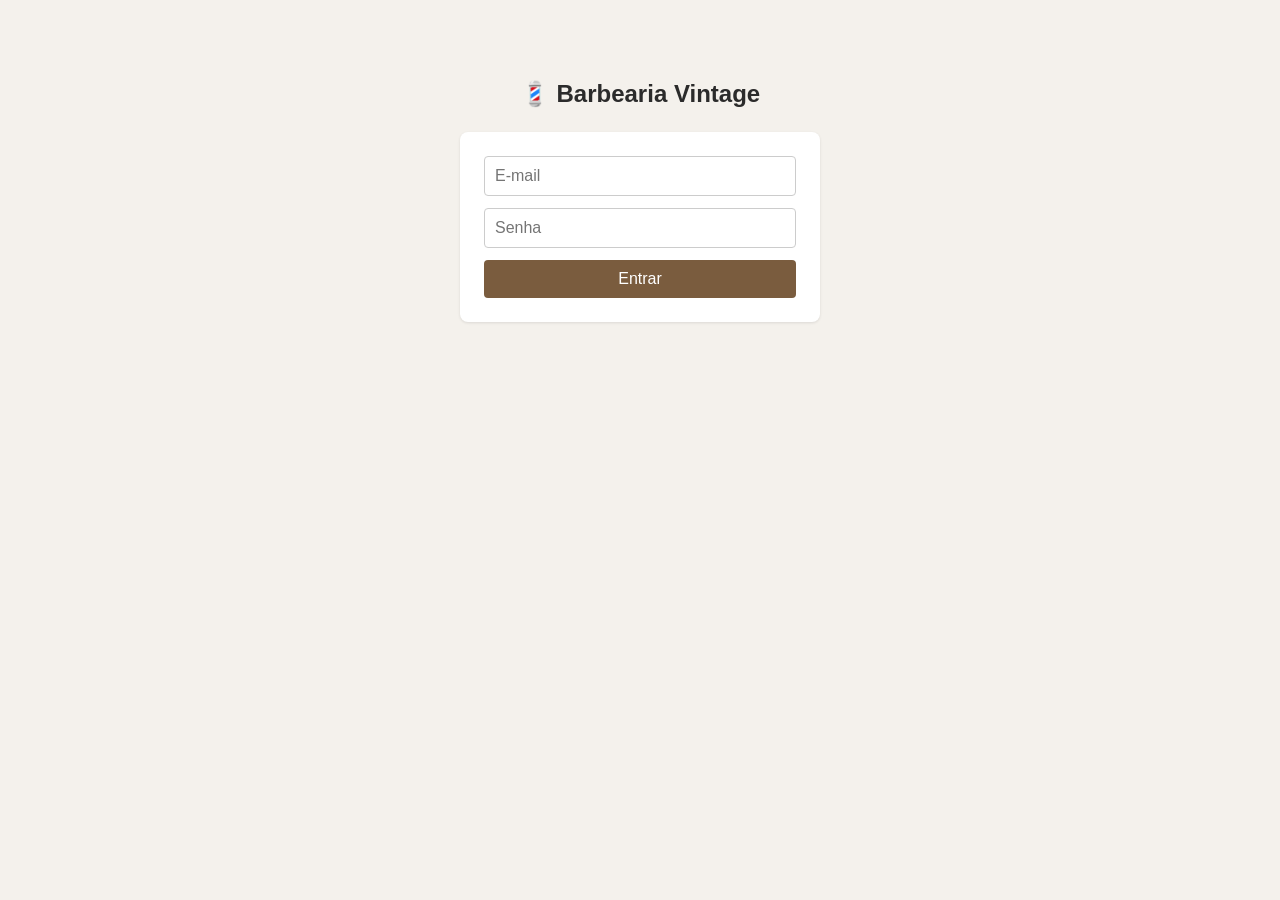
==== agenda.html @ 16e77d4e "primeiro commit - frontend inicial" ====
<!DOCTYPE html>
<html lang="pt-br">
<head>
  <meta charset="UTF-8" />
  <title>Agenda - Barbearia Vintage</title>
  <link rel="stylesheet" href="style.css" />
</head>
<body>
  <header>
    <h1>💈 Barbearia Vintage</h1>
    <nav>
      <a href="clientes.html">Clientes</a>
      <a href="agenda.html">Agenda</a>
      <button onclick="logout()">Sair</button>
    </nav>
  </header>

  <main>
    <div class="card">
      <h2>Novo agendamento</h2>
      <div class="form-row">
        <select id="cliente_id"></select>
        <input type="text" id="servico" placeholder="Serviço (ex: Corte, Barba)" />
      </div>
      <div class="form-row">
        <input type="date" id="data" />
        <input type="time" id="horario" />
      </div>
      <p class="erro" id="erro" style="display: none"></p>
      <button class="btn-primary" onclick="criarAgendamento()">Agendar</button>
    </div>

    <div class="card">
      <h2>Agenda</h2>
      <div class="filtros">
        <label>Filtrar por data:</label>
        <input type="date" id="filtro-data" onchange="carregarAgendamentos()" />
        <button onclick="limparFiltro()">Ver todos</button>
      </div>
      <table>
        <thead>
          <tr>
            <th>Data</th>
            <th>Horário</th>
            <th>Cliente</th>
            <th>Serviço</th>
            <th>Status</th>
            <th>Ações</th>
          </tr>
        </thead>
        <tbody id="tabela-agenda"></tbody>
      </table>
    </div>
  </main>

  <script src="config.js"></script>
  <script src="agenda.js"></script>
</body>
</html>
---- style.css ----
* {
  box-sizing: border-box;
}

body {
  font-family: -apple-system, Arial, sans-serif;
  background: #f4f1ec;
  margin: 0;
  color: #2b2b2b;
}

header {
  background: #26211c;
  color: #f4f1ec;
  padding: 16px 24px;
  display: flex;
  justify-content: space-between;
  align-items: center;
}

header h1 {
  font-size: 1.2rem;
  margin: 0;
}

header nav a {
  color: #f4f1ec;
  text-decoration: none;
  margin-left: 16px;
  font-size: 0.9rem;
}

header button {
  background: transparent;
  border: 1px solid #f4f1ec;
  color: #f4f1ec;
  padding: 6px 12px;
  border-radius: 4px;
  cursor: pointer;
  margin-left: 16px;
}

main {
  max-width: 900px;
  margin: 32px auto;
  padding: 0 16px;
}

.card {
  background: white;
  border-radius: 8px;
  padding: 24px;
  box-shadow: 0 1px 3px rgba(0, 0, 0, 0.1);
  margin-bottom: 20px;
}

.login-container {
  max-width: 360px;
  margin: 80px auto;
  text-align: center;
}

.login-container h2 {
  margin-bottom: 24px;
}

input,
select {
  width: 100%;
  padding: 10px;
  margin-bottom: 12px;
  border: 1px solid #ccc;
  border-radius: 4px;
  font-size: 1rem;
}

button.btn-primary {
  width: 100%;
  padding: 10px;
  background: #7a5c3e;
  color: white;
  border: none;
  border-radius: 4px;
  font-size: 1rem;
  cursor: pointer;
}

button.btn-primary:hover {
  background: #634a32;
}

.erro {
  color: #b3261e;
  font-size: 0.9rem;
  margin-top: -6px;
  margin-bottom: 12px;
}

table {
  width: 100%;
  border-collapse: collapse;
}

th,
td {
  text-align: left;
  padding: 10px;
  border-bottom: 1px solid #eee;
}

th {
  color: #777;
  font-size: 0.85rem;
  text-transform: uppercase;
}

.acoes button {
  margin-right: 6px;
  padding: 5px 10px;
  border: none;
  border-radius: 4px;
  cursor: pointer;
  font-size: 0.85rem;
}

.btn-editar {
  background: #e8dfd3;
}

.btn-remover {
  background: #f3d4d1;
}

.status {
  padding: 3px 8px;
  border-radius: 12px;
  font-size: 0.8rem;
  display: inline-block;
}

.status-agendado {
  background: #dbe9f4;
  color: #1a5276;
}

.status-concluido {
  background: #d4f0dc;
  color: #1e6b3a;
}

.status-cancelado {
  background: #f3d4d1;
  color: #922b21;
}

.status-nao_compareceu {
  background: #ece3d4;
  color: #7d6608;
}

.form-row {
  display: flex;
  gap: 12px;
}

.form-row > * {
  flex: 1;
}

.filtros {
  display: flex;
  gap: 12px;
  margin-bottom: 16px;
  align-items: center;
}

.filtros input,
.filtros select {
  margin-bottom: 0;
  width: auto;
}
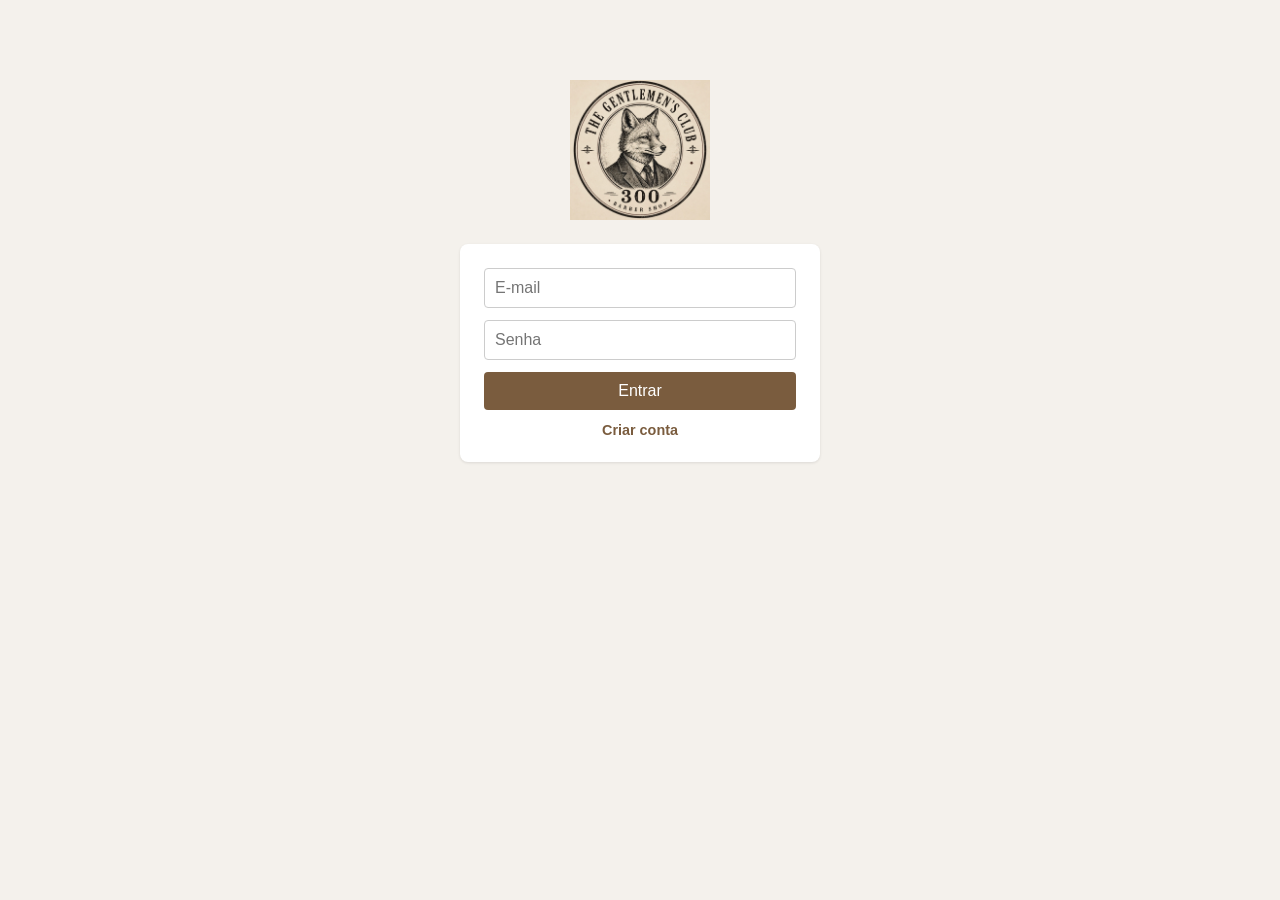
==== commit a520bfe1: "adiciona logo, saudação do funcionário e página de cadastro Co-Authored-By: Claude Sonnet 5 <noreply" ====
--- a/agenda.html
+++ b/agenda.html
@@ -2,15 +2,16 @@
 <html lang="pt-br">
 <head>
   <meta charset="UTF-8" />
-  <title>Agenda - Barbearia Vintage</title>
+  <title>THE GENTLEMEN'S CLUB 300</title>
   <link rel="stylesheet" href="style.css" />
 </head>
 <body>
   <header>
-    <h1>💈 Barbearia Vintage</h1>
+    <img src="logo.jpg" alt="The Gentlemen's Club 300 Barber Shop" class="logo logo-header" />
     <nav>
       <a href="clientes.html">Clientes</a>
       <a href="agenda.html">Agenda</a>
+      <span id="saudacao-funcionario" class="saudacao"></span>
       <button onclick="logout()">Sair</button>
     </nav>
   </header>
@@ -55,5 +56,8 @@
 
   <script src="config.js"></script>
   <script src="agenda.js"></script>
+  <script>
+    mostrarSaudacaoFuncionario();
+  </script>
 </body>
 </html>
--- a/style.css
+++ b/style.css
@@ -18,9 +18,24 @@
   align-items: center;
 }
 
-header h1 {
-  font-size: 1.2rem;
-  margin: 0;
+.logo {
+  display: block;
+}
+
+.logo-header {
+  height: 60px;
+  width: auto;
+}
+
+.logo-login {
+  height: 140px;
+  width: auto;
+  margin: 0 auto 24px;
+}
+
+header nav {
+  display: flex;
+  align-items: center;
 }
 
 header nav a {
@@ -28,6 +43,12 @@
   text-decoration: none;
   margin-left: 16px;
   font-size: 0.9rem;
+}
+
+header nav .saudacao {
+  margin-left: 16px;
+  font-size: 0.9rem;
+  color: #d9c9a8;
 }
 
 header button {
@@ -96,6 +117,60 @@
   margin-bottom: 12px;
 }
 
+.link-secundario {
+  margin: 12px 0 0;
+  font-size: 0.9rem;
+}
+
+.link-secundario a {
+  color: #7a5c3e;
+  text-decoration: none;
+  font-weight: bold;
+}
+
+.link-secundario a:hover {
+  text-decoration: underline;
+}
+
+.campo-com-ajuda {
+  display: flex;
+  gap: 8px;
+  align-items: center;
+}
+
+.campo-com-ajuda input {
+  margin-bottom: 0;
+}
+
+.btn-ajuda {
+  flex-shrink: 0;
+  width: 32px;
+  height: 32px;
+  border-radius: 50%;
+  border: 1px solid #7a5c3e;
+  background: transparent;
+  color: #7a5c3e;
+  font-weight: bold;
+  cursor: pointer;
+  font-size: 0.9rem;
+  margin-bottom: 12px;
+}
+
+.btn-ajuda:hover {
+  background: #7a5c3e;
+  color: white;
+}
+
+.ajuda-texto {
+  background: #f4f1ec;
+  border-left: 3px solid #7a5c3e;
+  padding: 10px 12px;
+  font-size: 0.85rem;
+  color: #555;
+  margin: -6px 0 12px;
+  border-radius: 4px;
+}
+
 table {
   width: 100%;
   border-collapse: collapse;
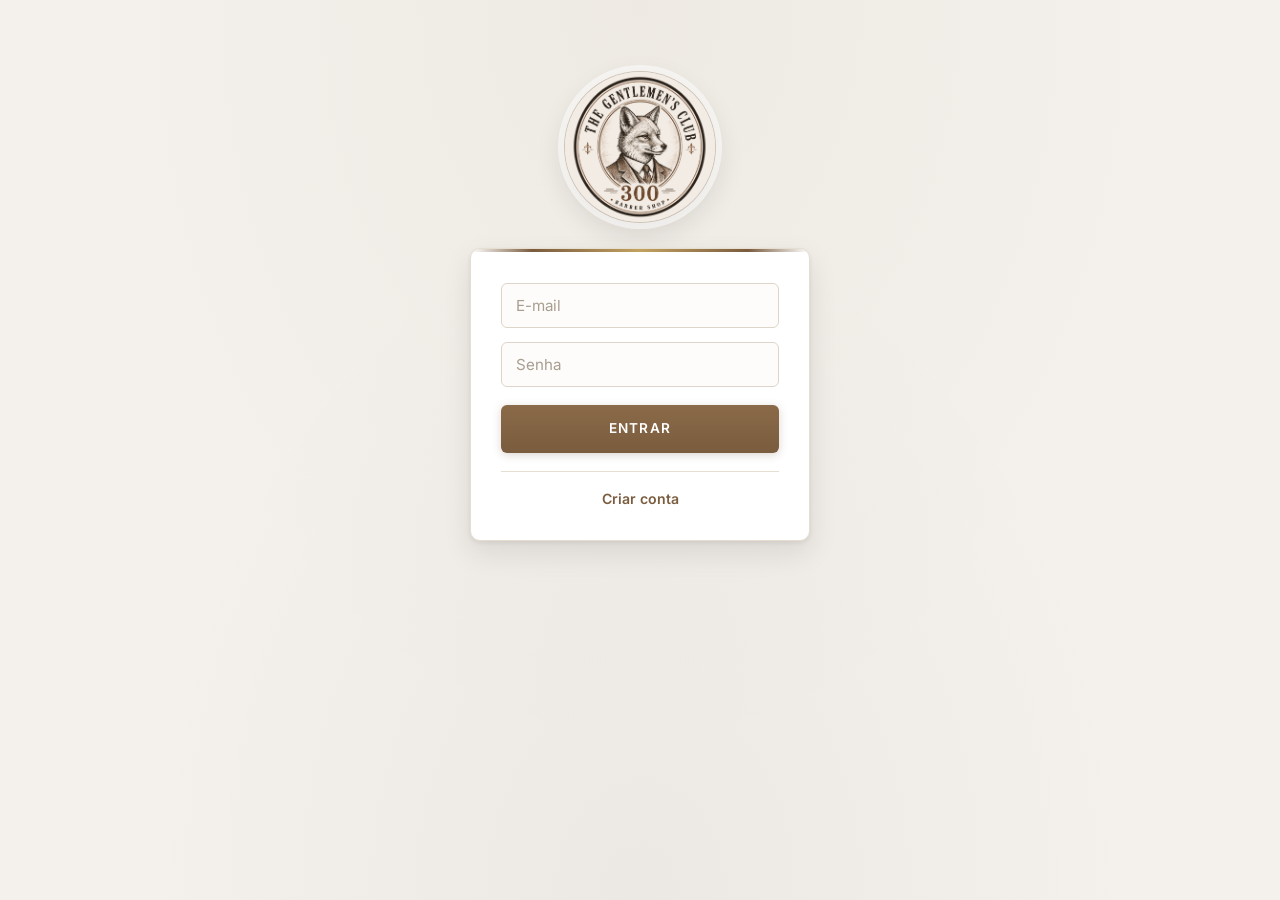
==== commit 5b8ea608: "melhorias visuais no design do site Co-Authored-By: Claude Opus 5 <noreply@anthropic.com> Claude-Ses" ====
--- a/agenda.html
+++ b/agenda.html
@@ -58,6 +58,7 @@
   <script src="agenda.js"></script>
   <script>
     mostrarSaudacaoFuncionario();
+    marcarLinkAtivo();
   </script>
 </body>
 </html>
--- a/style.css
+++ b/style.css
@@ -1,141 +1,397 @@
+@import url("https://fonts.googleapis.com/css2?family=Playfair+Display:wght@500;600;700&family=Inter:wght@400;500;600&display=swap");
+
+/* ==================== TOKENS ==================== */
+
+:root {
+  --tinta: #26211c;
+  --couro: #7a5c3e;
+  --couro-escuro: #5f472f;
+  --creme: #f4f1ec;
+  --papel: #ffffff;
+  --dourado: #c2a15f;
+  --dourado-claro: #d9c9a8;
+
+  --texto: #2b2b2b;
+  --texto-suave: #6f6559;
+  --linha: #e6ded1;
+
+  --fonte-titulo: "Playfair Display", Georgia, "Times New Roman", serif;
+  --fonte-texto: "Inter", -apple-system, BlinkMacSystemFont, "Segoe UI", Arial,
+    sans-serif;
+
+  --sombra-sutil: 0 1px 2px rgba(38, 33, 28, 0.05),
+    0 4px 16px rgba(38, 33, 28, 0.06);
+  --sombra-media: 0 2px 4px rgba(38, 33, 28, 0.07),
+    0 12px 28px rgba(38, 33, 28, 0.1);
+
+  --raio: 10px;
+  --transicao: 180ms cubic-bezier(0.4, 0, 0.2, 1);
+}
+
+/* ==================== BASE ==================== */
+
 * {
   box-sizing: border-box;
 }
 
 body {
-  font-family: -apple-system, Arial, sans-serif;
-  background: #f4f1ec;
+  font-family: var(--fonte-texto);
+  font-size: 15px;
+  line-height: 1.6;
+  background-color: var(--creme);
+  background-image: radial-gradient(
+      ellipse at top,
+      rgba(122, 92, 62, 0.05),
+      transparent 60%
+    ),
+    radial-gradient(ellipse at bottom, rgba(38, 33, 28, 0.04), transparent 55%);
+  background-attachment: fixed;
   margin: 0;
-  color: #2b2b2b;
-}
+  color: var(--texto);
+  -webkit-font-smoothing: antialiased;
+}
+
+::selection {
+  background: var(--dourado-claro);
+  color: var(--tinta);
+}
+
+button {
+  font: inherit;
+}
+
+a:focus-visible,
+button:focus-visible,
+input:focus-visible,
+select:focus-visible {
+  outline: 2px solid var(--dourado);
+  outline-offset: 2px;
+}
+
+/* ==================== HEADER ==================== */
 
 header {
-  background: #26211c;
-  color: #f4f1ec;
-  padding: 16px 24px;
+  background: linear-gradient(180deg, #2e2822, var(--tinta));
+  color: var(--creme);
+  padding: 14px 28px;
   display: flex;
   justify-content: space-between;
   align-items: center;
+  gap: 20px;
+  border-bottom: 1px solid rgba(194, 161, 95, 0.35);
+  box-shadow: 0 2px 16px rgba(38, 33, 28, 0.18);
+  position: sticky;
+  top: 0;
+  z-index: 10;
 }
 
 .logo {
   display: block;
 }
 
+/* o logo é um brasão circular: recortamos em círculo e emolduramos em dourado */
 .logo-header {
   height: 60px;
-  width: auto;
+  width: 60px;
+  border-radius: 50%;
+  object-fit: cover;
+  box-shadow: 0 0 0 1px rgba(194, 161, 95, 0.55),
+    0 2px 10px rgba(0, 0, 0, 0.35);
+  transition: transform var(--transicao);
+}
+
+.logo-header:hover {
+  transform: scale(1.04);
 }
 
 .logo-login {
-  height: 140px;
-  width: auto;
-  margin: 0 auto 24px;
+  height: 150px;
+  width: 150px;
+  border-radius: 50%;
+  object-fit: cover;
+  margin: 0 auto 26px;
+  box-shadow: 0 0 0 1px rgba(122, 92, 62, 0.3),
+    0 0 0 7px rgba(255, 255, 255, 0.55), 0 10px 30px rgba(38, 33, 28, 0.14);
 }
 
 header nav {
   display: flex;
   align-items: center;
+  gap: 4px;
 }
 
 header nav a {
-  color: #f4f1ec;
+  position: relative;
+  color: rgba(244, 241, 236, 0.72);
   text-decoration: none;
-  margin-left: 16px;
-  font-size: 0.9rem;
+  padding: 8px 12px;
+  font-size: 0.78rem;
+  font-weight: 500;
+  letter-spacing: 0.09em;
+  text-transform: uppercase;
+  transition: color var(--transicao);
+}
+
+header nav a::after {
+  content: "";
+  position: absolute;
+  left: 12px;
+  right: 12px;
+  bottom: 2px;
+  height: 1px;
+  background: var(--dourado);
+  transform: scaleX(0);
+  transform-origin: left;
+  transition: transform var(--transicao);
+}
+
+header nav a:hover,
+header nav a.ativo {
+  color: var(--creme);
+}
+
+header nav a:hover::after,
+header nav a.ativo::after {
+  transform: scaleX(1);
 }
 
 header nav .saudacao {
-  margin-left: 16px;
-  font-size: 0.9rem;
-  color: #d9c9a8;
+  margin-left: 12px;
+  padding-left: 16px;
+  border-left: 1px solid rgba(244, 241, 236, 0.18);
+  font-size: 0.85rem;
+  color: var(--dourado-claro);
+  white-space: nowrap;
+}
+
+header nav .saudacao:empty {
+  display: none;
 }
 
 header button {
   background: transparent;
-  border: 1px solid #f4f1ec;
-  color: #f4f1ec;
-  padding: 6px 12px;
-  border-radius: 4px;
+  border: 1px solid rgba(244, 241, 236, 0.4);
+  color: var(--creme);
+  padding: 7px 16px;
+  border-radius: 6px;
+  font-size: 0.78rem;
+  font-weight: 500;
+  letter-spacing: 0.06em;
+  text-transform: uppercase;
   cursor: pointer;
   margin-left: 16px;
-}
+  transition: background var(--transicao), color var(--transicao),
+    border-color var(--transicao);
+}
+
+header button:hover {
+  background: var(--creme);
+  border-color: var(--creme);
+  color: var(--tinta);
+}
+
+/* ==================== LAYOUT ==================== */
 
 main {
-  max-width: 900px;
-  margin: 32px auto;
-  padding: 0 16px;
+  max-width: 920px;
+  margin: 40px auto 64px;
+  padding: 0 20px;
 }
 
 .card {
-  background: white;
-  border-radius: 8px;
-  padding: 24px;
-  box-shadow: 0 1px 3px rgba(0, 0, 0, 0.1);
-  margin-bottom: 20px;
-}
+  background: var(--papel);
+  border: 1px solid var(--linha);
+  border-radius: var(--raio);
+  padding: 30px;
+  box-shadow: var(--sombra-sutil);
+  margin-bottom: 24px;
+  animation: surgir 380ms cubic-bezier(0.4, 0, 0.2, 1) both;
+}
+
+@keyframes surgir {
+  from {
+    opacity: 0;
+    transform: translateY(8px);
+  }
+  to {
+    opacity: 1;
+    transform: none;
+  }
+}
+
+.card h2 {
+  font-family: var(--fonte-titulo);
+  font-size: 1.3rem;
+  font-weight: 600;
+  color: var(--tinta);
+  margin: 0;
+}
+
+.card h2::after {
+  content: "";
+  display: block;
+  width: 44px;
+  height: 2px;
+  margin: 10px 0 22px;
+  background: linear-gradient(90deg, var(--couro), var(--dourado));
+  border-radius: 2px;
+}
+
+.login-container .card {
+  text-align: center;
+}
+
+.login-container .card h2::after {
+  margin-left: auto;
+  margin-right: auto;
+}
+
+/* ==================== LOGIN / CADASTRO ==================== */
 
 .login-container {
-  max-width: 360px;
-  margin: 80px auto;
+  max-width: 380px;
+  margin: 72px auto;
+  padding: 0 20px;
   text-align: center;
 }
 
-.login-container h2 {
-  margin-bottom: 24px;
-}
+.login-container .card {
+  position: relative;
+  overflow: hidden;
+  padding-top: 34px;
+  box-shadow: var(--sombra-media);
+}
+
+.login-container .card::before {
+  content: "";
+  position: absolute;
+  top: 0;
+  left: 0;
+  right: 0;
+  height: 3px;
+  background: linear-gradient(
+    90deg,
+    transparent,
+    var(--couro) 18%,
+    var(--dourado) 50%,
+    var(--couro) 82%,
+    transparent
+  );
+}
+
+/* ==================== FORMULÁRIOS ==================== */
 
 input,
 select {
   width: 100%;
-  padding: 10px;
-  margin-bottom: 12px;
-  border: 1px solid #ccc;
-  border-radius: 4px;
-  font-size: 1rem;
-}
+  padding: 12px 14px;
+  margin-bottom: 14px;
+  border: 1px solid #ddd5c9;
+  border-radius: 6px;
+  font-family: inherit;
+  font-size: 0.95rem;
+  color: var(--texto);
+  background: #fdfcfa;
+  transition: border-color var(--transicao), box-shadow var(--transicao),
+    background var(--transicao);
+}
+
+input::placeholder {
+  color: #a89e91;
+}
+
+input:hover,
+select:hover {
+  border-color: #c9bda9;
+}
+
+input:focus,
+select:focus {
+  outline: none;
+  background: var(--papel);
+  border-color: var(--couro);
+  box-shadow: 0 0 0 3px rgba(122, 92, 62, 0.14);
+}
+
+select {
+  appearance: none;
+  -webkit-appearance: none;
+  padding-right: 36px;
+  cursor: pointer;
+  background-image: url("data:image/svg+xml,%3Csvg xmlns='http://www.w3.org/2000/svg' width='12' height='8' viewBox='0 0 12 8'%3E%3Cpath d='M1 1.5 6 6.5 11 1.5' fill='none' stroke='%237a5c3e' stroke-width='1.6' stroke-linecap='round' stroke-linejoin='round'/%3E%3C/svg%3E");
+  background-repeat: no-repeat;
+  background-position: right 13px center;
+}
+
+.form-row {
+  display: flex;
+  gap: 14px;
+}
+
+.form-row > * {
+  flex: 1;
+  min-width: 0;
+}
+
+/* ==================== BOTÕES ==================== */
 
 button.btn-primary {
   width: 100%;
-  padding: 10px;
-  background: #7a5c3e;
-  color: white;
+  padding: 13px;
+  margin-top: 4px;
+  background: linear-gradient(180deg, #8a6a48, var(--couro));
+  color: #fff;
   border: none;
-  border-radius: 4px;
-  font-size: 1rem;
+  border-radius: 6px;
+  font-size: 0.85rem;
+  font-weight: 600;
+  letter-spacing: 0.08em;
+  text-transform: uppercase;
   cursor: pointer;
+  box-shadow: 0 2px 8px rgba(122, 92, 62, 0.25);
+  transition: background var(--transicao), box-shadow var(--transicao),
+    transform var(--transicao);
 }
 
 button.btn-primary:hover {
-  background: #634a32;
-}
-
-.erro {
-  color: #b3261e;
-  font-size: 0.9rem;
-  margin-top: -6px;
-  margin-bottom: 12px;
+  background: linear-gradient(180deg, var(--couro), var(--couro-escuro));
+  box-shadow: 0 6px 18px rgba(122, 92, 62, 0.32);
+  transform: translateY(-1px);
+}
+
+button.btn-primary:active {
+  transform: translateY(0);
+  box-shadow: 0 1px 4px rgba(122, 92, 62, 0.25);
 }
 
 .link-secundario {
-  margin: 12px 0 0;
-  font-size: 0.9rem;
+  margin: 18px 0 0;
+  padding-top: 16px;
+  border-top: 1px solid var(--linha);
+  font-size: 0.88rem;
+  color: var(--texto-suave);
 }
 
 .link-secundario a {
-  color: #7a5c3e;
+  color: var(--couro);
   text-decoration: none;
-  font-weight: bold;
+  font-weight: 600;
+  border-bottom: 1px solid transparent;
+  transition: border-color var(--transicao), color var(--transicao);
 }
 
 .link-secundario a:hover {
-  text-decoration: underline;
-}
+  color: var(--couro-escuro);
+  border-bottom-color: var(--couro);
+}
+
+/* ==================== CAMPO COM AJUDA ==================== */
 
 .campo-com-ajuda {
   display: flex;
-  gap: 8px;
+  gap: 10px;
   align-items: center;
+  margin-bottom: 14px;
 }
 
 .campo-com-ajuda input {
@@ -144,32 +400,67 @@
 
 .btn-ajuda {
   flex-shrink: 0;
-  width: 32px;
-  height: 32px;
+  width: 34px;
+  height: 34px;
+  margin-bottom: 0;
   border-radius: 50%;
-  border: 1px solid #7a5c3e;
+  border: 1px solid var(--couro);
   background: transparent;
-  color: #7a5c3e;
-  font-weight: bold;
+  color: var(--couro);
+  font-weight: 600;
+  font-size: 0.9rem;
+  line-height: 1;
   cursor: pointer;
-  font-size: 0.9rem;
-  margin-bottom: 12px;
+  transition: background var(--transicao), color var(--transicao),
+    transform var(--transicao);
 }
 
 .btn-ajuda:hover {
-  background: #7a5c3e;
-  color: white;
+  background: var(--couro);
+  color: #fff;
+  transform: scale(1.06);
 }
 
 .ajuda-texto {
-  background: #f4f1ec;
-  border-left: 3px solid #7a5c3e;
-  padding: 10px 12px;
+  text-align: left;
+  background: var(--creme);
+  border: 1px solid var(--linha);
+  border-left: 3px solid var(--couro);
+  padding: 12px 14px;
   font-size: 0.85rem;
-  color: #555;
-  margin: -6px 0 12px;
-  border-radius: 4px;
-}
+  line-height: 1.55;
+  color: var(--texto-suave);
+  margin: 0 0 14px;
+  border-radius: 6px;
+  animation: aparecer 220ms ease both;
+}
+
+@keyframes aparecer {
+  from {
+    opacity: 0;
+    transform: translateY(-4px);
+  }
+  to {
+    opacity: 1;
+    transform: none;
+  }
+}
+
+/* ==================== ERRO ==================== */
+
+.erro {
+  text-align: left;
+  color: #8f2c22;
+  background: #fbeeec;
+  border: 1px solid #f0d3ce;
+  border-radius: 6px;
+  padding: 10px 13px;
+  font-size: 0.87rem;
+  margin: 0 0 14px;
+  animation: aparecer 220ms ease both;
+}
+
+/* ==================== TABELAS ==================== */
 
 table {
   width: 100%;
@@ -179,78 +470,232 @@
 th,
 td {
   text-align: left;
-  padding: 10px;
-  border-bottom: 1px solid #eee;
+  padding: 13px 12px;
+  border-bottom: 1px solid #f0ece4;
 }
 
 th {
-  color: #777;
-  font-size: 0.85rem;
+  color: var(--texto-suave);
+  font-size: 0.72rem;
+  font-weight: 600;
+  letter-spacing: 0.1em;
   text-transform: uppercase;
+  border-bottom: 1px solid var(--linha);
+  padding-bottom: 10px;
+}
+
+td {
+  font-size: 0.92rem;
+}
+
+tbody tr {
+  transition: background var(--transicao);
+}
+
+tbody tr:hover {
+  background: #faf8f4;
+}
+
+tbody tr:last-child td {
+  border-bottom: none;
+}
+
+/* ==================== AÇÕES DA TABELA ==================== */
+
+.acoes {
+  display: flex;
+  align-items: center;
+  gap: 8px;
+  white-space: nowrap;
 }
 
 .acoes button {
-  margin-right: 6px;
-  padding: 5px 10px;
-  border: none;
-  border-radius: 4px;
+  margin-right: 0;
+  padding: 6px 13px;
+  border: 1px solid transparent;
+  border-radius: 6px;
   cursor: pointer;
-  font-size: 0.85rem;
+  font-size: 0.8rem;
+  font-weight: 500;
+  transition: background var(--transicao), border-color var(--transicao),
+    color var(--transicao);
+}
+
+.acoes select {
+  width: auto;
+  margin-bottom: 0;
+  padding: 6px 30px 6px 11px;
+  font-size: 0.8rem;
+  background-position: right 10px center;
 }
 
 .btn-editar {
-  background: #e8dfd3;
+  background: #efe7db;
+  color: var(--couro-escuro);
+  border-color: #e3d7c5;
+}
+
+.btn-editar:hover {
+  background: var(--couro);
+  border-color: var(--couro);
+  color: #fff;
 }
 
 .btn-remover {
-  background: #f3d4d1;
-}
+  background: #f8e9e6;
+  color: #8f2c22;
+  border-color: #f0d3ce;
+}
+
+.btn-remover:hover {
+  background: #8f2c22;
+  border-color: #8f2c22;
+  color: #fff;
+}
+
+/* ==================== STATUS ==================== */
 
 .status {
-  padding: 3px 8px;
-  border-radius: 12px;
-  font-size: 0.8rem;
+  padding: 4px 11px;
+  border-radius: 999px;
+  font-size: 0.72rem;
+  font-weight: 600;
+  letter-spacing: 0.04em;
+  text-transform: uppercase;
   display: inline-block;
+  border: 1px solid transparent;
 }
 
 .status-agendado {
-  background: #dbe9f4;
-  color: #1a5276;
+  background: #e7eef6;
+  color: #2a5b86;
+  border-color: #cfdeee;
 }
 
 .status-concluido {
-  background: #d4f0dc;
-  color: #1e6b3a;
+  background: #e2f0e6;
+  color: #2c6b45;
+  border-color: #c8e3d1;
 }
 
 .status-cancelado {
-  background: #f3d4d1;
-  color: #922b21;
+  background: #f8e9e6;
+  color: #8f2c22;
+  border-color: #f0d3ce;
 }
 
 .status-nao_compareceu {
-  background: #ece3d4;
+  background: #f3ead7;
   color: #7d6608;
-}
-
-.form-row {
-  display: flex;
-  gap: 12px;
-}
-
-.form-row > * {
-  flex: 1;
-}
+  border-color: #e6d8ba;
+}
+
+/* ==================== FILTROS ==================== */
 
 .filtros {
   display: flex;
   gap: 12px;
-  margin-bottom: 16px;
+  margin-bottom: 20px;
   align-items: center;
+  flex-wrap: wrap;
+}
+
+.filtros label {
+  font-size: 0.72rem;
+  font-weight: 600;
+  letter-spacing: 0.1em;
+  text-transform: uppercase;
+  color: var(--texto-suave);
 }
 
 .filtros input,
 .filtros select {
   margin-bottom: 0;
   width: auto;
-}
+  padding: 9px 12px;
+  font-size: 0.9rem;
+}
+
+.filtros button {
+  padding: 9px 16px;
+  border: 1px solid #ddd5c9;
+  border-radius: 6px;
+  background: transparent;
+  color: var(--couro);
+  font-size: 0.8rem;
+  font-weight: 500;
+  cursor: pointer;
+  transition: background var(--transicao), border-color var(--transicao),
+    color var(--transicao);
+}
+
+.filtros button:hover {
+  background: var(--couro);
+  border-color: var(--couro);
+  color: #fff;
+}
+
+/* ==================== RESPONSIVO ==================== */
+
+@media (max-width: 720px) {
+  header {
+    padding: 12px 16px;
+    gap: 12px;
+  }
+
+  header nav {
+    gap: 0;
+  }
+
+  header nav a {
+    padding: 8px;
+    font-size: 0.72rem;
+  }
+
+  header nav .saudacao {
+    margin-left: 8px;
+    padding-left: 10px;
+    font-size: 0.78rem;
+  }
+
+  header button {
+    margin-left: 10px;
+    padding: 6px 12px;
+  }
+
+  .logo-header {
+    height: 46px;
+    width: 46px;
+  }
+
+  main {
+    margin: 24px auto 40px;
+  }
+
+  .card {
+    padding: 22px 18px;
+  }
+
+  .form-row {
+    flex-direction: column;
+    gap: 0;
+  }
+
+  table {
+    display: block;
+    overflow-x: auto;
+    white-space: nowrap;
+  }
+}
+
+/* ==================== ACESSIBILIDADE ==================== */
+
+@media (prefers-reduced-motion: reduce) {
+  *,
+  *::before,
+  *::after {
+    animation-duration: 0.01ms !important;
+    animation-iteration-count: 1 !important;
+    transition-duration: 0.01ms !important;
+  }
+}
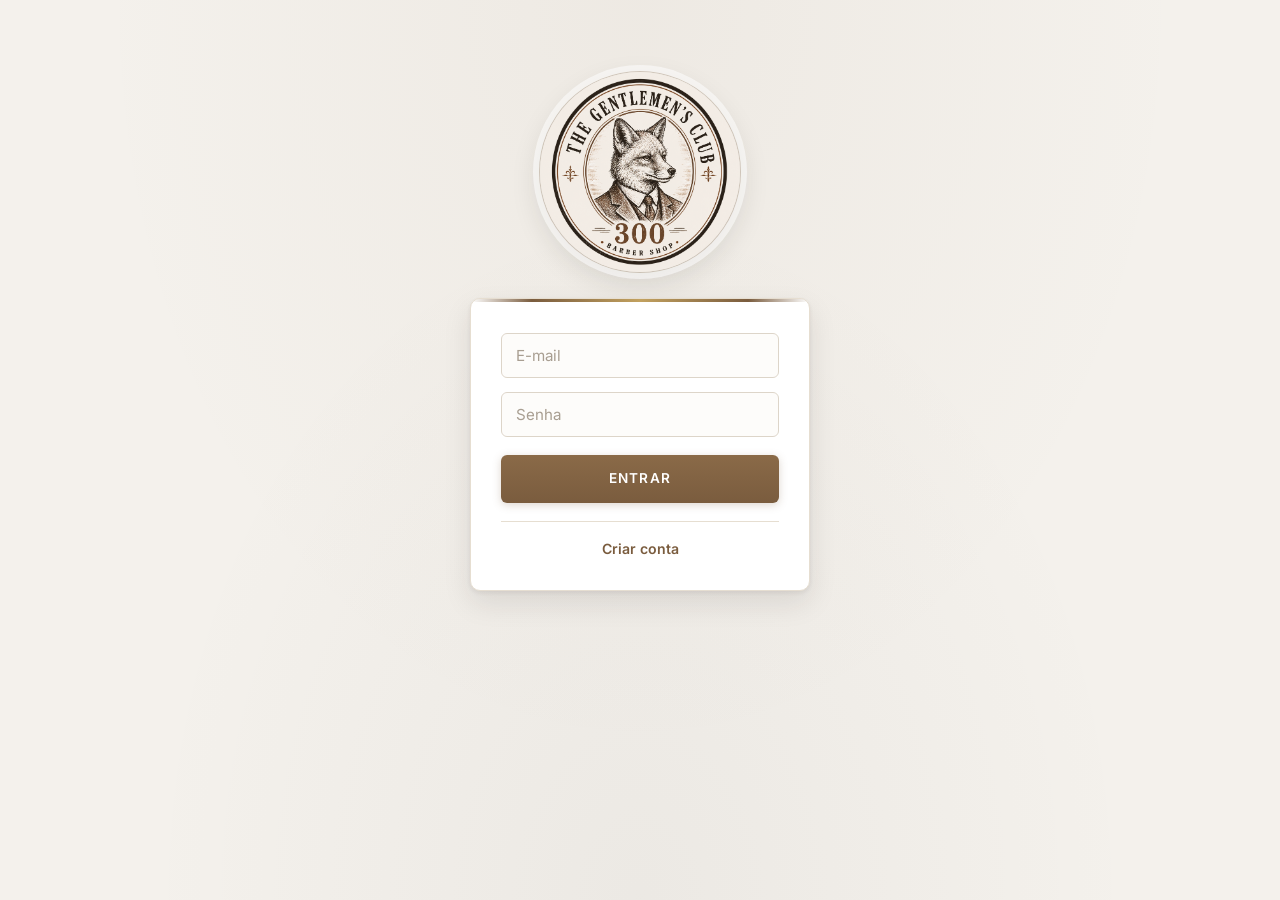
==== commit 302f1549: "Adiciona viewport responsivo e novo logo, ajusta estilos Co-Authored-By: Claude Sonnet 5 <noreply@an" ====
--- a/agenda.html
+++ b/agenda.html
@@ -2,12 +2,13 @@
 <html lang="pt-br">
 <head>
   <meta charset="UTF-8" />
+  <meta name="viewport" content="width=device-width, initial-scale=1" />
   <title>THE GENTLEMEN'S CLUB 300</title>
   <link rel="stylesheet" href="style.css" />
 </head>
 <body>
   <header>
-    <img src="logo.jpg" alt="The Gentlemen's Club 300 Barber Shop" class="logo logo-header" />
+    <img src="escrita.jpg" alt="The Gentlemen's Club 300 Barber Shop" class="logo logo-escrita" />
     <nav>
       <a href="clientes.html">Clientes</a>
       <a href="agenda.html">Agenda</a>
--- a/style.css
+++ b/style.css
@@ -73,7 +73,7 @@
 header {
   background: linear-gradient(180deg, #2e2822, var(--tinta));
   color: var(--creme);
-  padding: 14px 28px;
+  padding: 4px 28px;
   display: flex;
   justify-content: space-between;
   align-items: center;
@@ -91,8 +91,8 @@
 
 /* o logo é um brasão circular: recortamos em círculo e emolduramos em dourado */
 .logo-header {
-  height: 60px;
-  width: 60px;
+  height: 80px;
+  width: 80px;
   border-radius: 50%;
   object-fit: cover;
   box-shadow: 0 0 0 1px rgba(194, 161, 95, 0.55),
@@ -105,13 +105,19 @@
 }
 
 .logo-login {
-  height: 150px;
-  width: 150px;
+  height: 200px;
+  width: 200px;
   border-radius: 50%;
   object-fit: cover;
   margin: 0 auto 26px;
   box-shadow: 0 0 0 1px rgba(122, 92, 62, 0.3),
     0 0 0 7px rgba(255, 255, 255, 0.55), 0 10px 30px rgba(38, 33, 28, 0.14);
+}
+
+.logo-escrita {
+  height: 94px;
+  width: auto;
+  object-fit: contain;
 }
 
 header nav {
@@ -639,16 +645,20 @@
 
 @media (max-width: 720px) {
   header {
-    padding: 12px 16px;
-    gap: 12px;
+    flex-direction: column;
+    justify-content: center;
+    padding: 10px 16px 12px;
+    gap: 8px;
   }
 
   header nav {
-    gap: 0;
+    justify-content: center;
+    flex-wrap: wrap;
+    row-gap: 4px;
   }
 
   header nav a {
-    padding: 8px;
+    padding: 8px 10px;
     font-size: 0.72rem;
   }
 
@@ -664,8 +674,22 @@
   }
 
   .logo-header {
-    height: 46px;
-    width: 46px;
+    height: 56px;
+    width: 56px;
+  }
+
+  .logo-escrita {
+    height: 54px;
+  }
+
+  .login-container {
+    margin: 36px auto;
+  }
+
+  .logo-login {
+    height: 130px;
+    width: 130px;
+    margin-bottom: 18px;
   }
 
   main {
@@ -685,6 +709,31 @@
     display: block;
     overflow-x: auto;
     white-space: nowrap;
+  }
+}
+
+@media (max-width: 380px) {
+  header nav a {
+    padding: 7px 8px;
+    font-size: 0.68rem;
+  }
+
+  header nav .saudacao {
+    width: 100%;
+    margin-left: 0;
+    padding-left: 0;
+    border-left: none;
+    text-align: center;
+    order: 3;
+  }
+
+  header button {
+    margin-left: 8px;
+  }
+
+  .logo-login {
+    height: 110px;
+    width: 110px;
   }
 }
 
